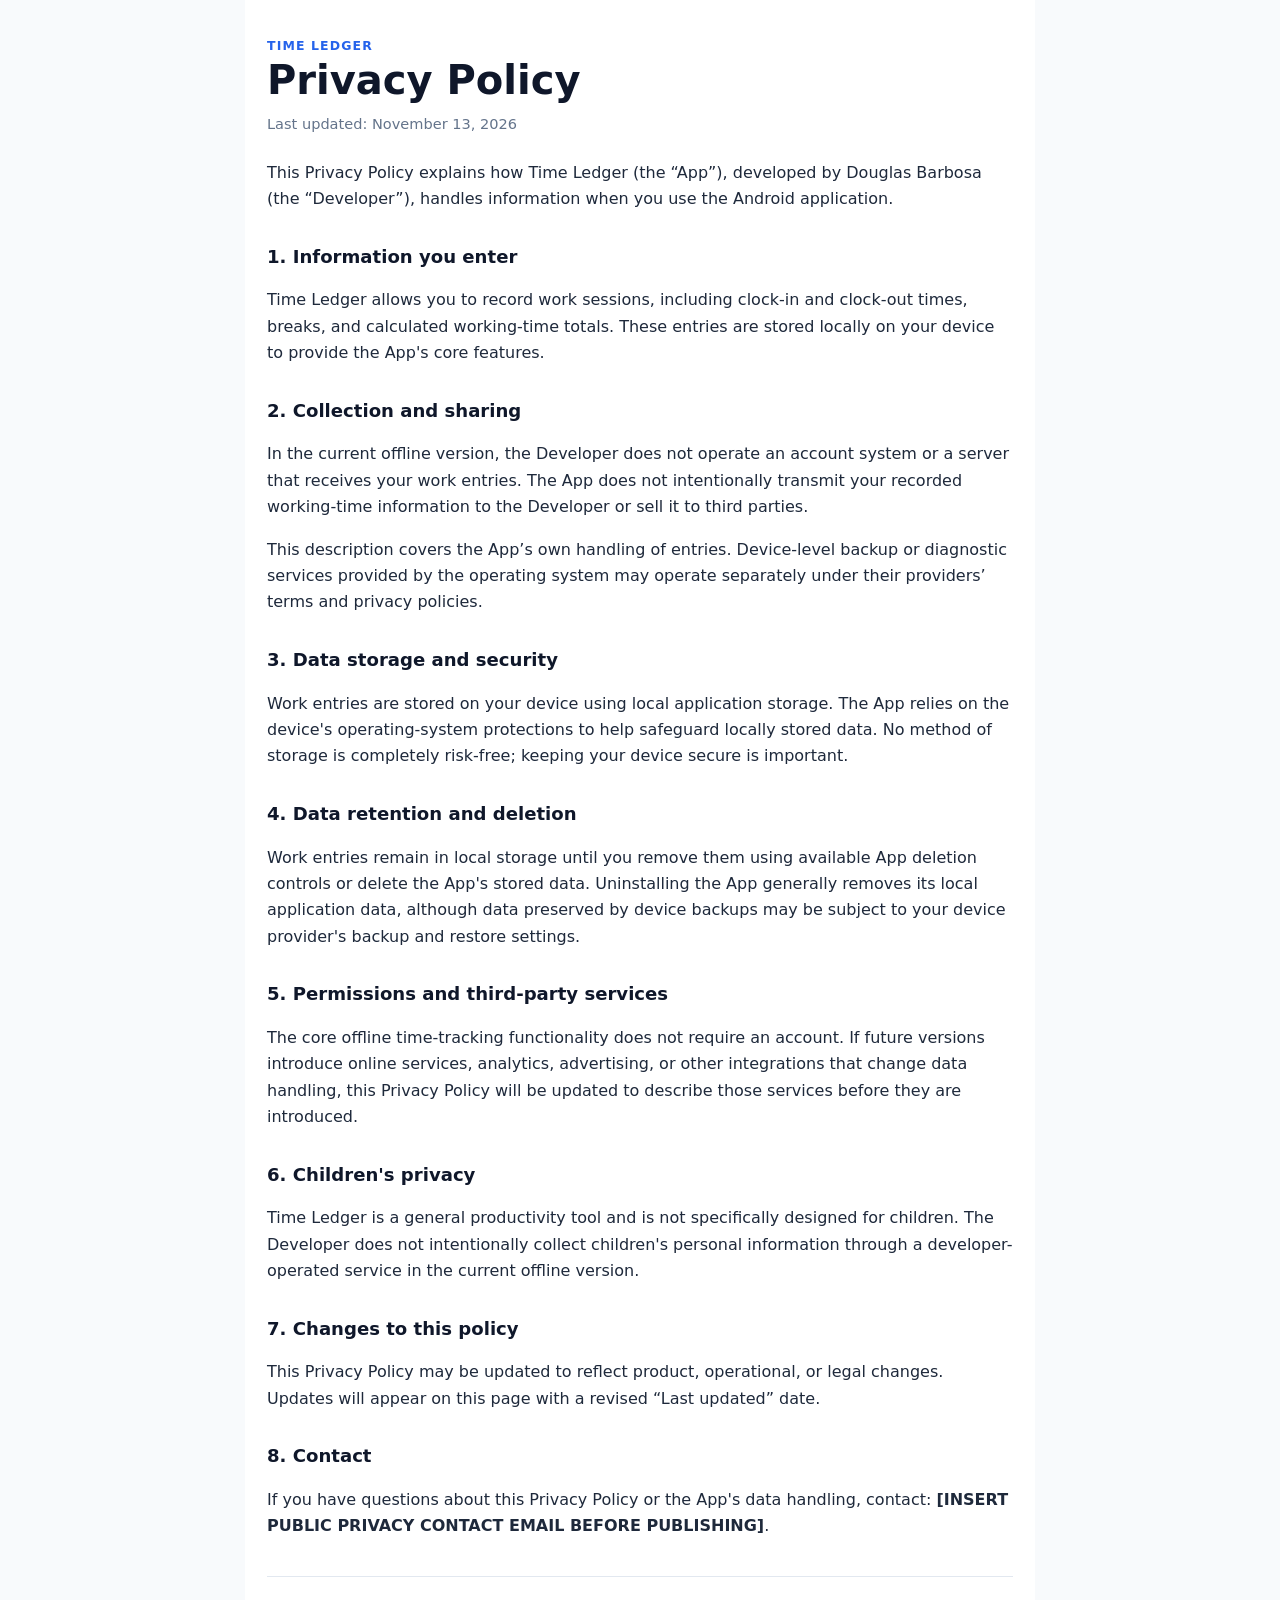
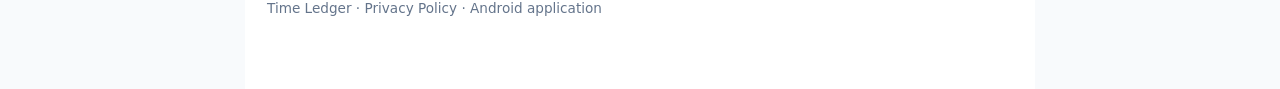
==== douglasbarbosa.com/docs/time-ledger-privacy-policy.html @ 97a9156d "chore: app Privacy Policy" ====
<!doctype html>
<html lang="en">
<head>
  <meta charset="utf-8">
  <meta name="viewport" content="width=device-width,initial-scale=1">
  <meta name="color-scheme" content="light">
  <meta name="description" content="Privacy Policy for the Time Ledger Android application.">
  <title>Privacy Policy | Time Ledger</title>
  <style>
    :root{font-family:system-ui,-apple-system,BlinkMacSystemFont,"Segoe UI",sans-serif;color:#1e293b;background:#f8fafc;line-height:1.65}
    *{box-sizing:border-box}body{margin:0}main{max-width:790px;margin:0 auto;padding:36px 22px 70px;background:white;min-height:100vh}
    h1{color:#0f172a;font-size:clamp(1.8rem,5vw,2.5rem);line-height:1.18;margin:0 0 6px}
    h2{color:#0f172a;font-size:1.13rem;margin:29px 0 9px}p,li{font-size:1rem}ul{padding-left:24px}
    .eyebrow{letter-spacing:.09em;color:#2563eb;font-size:.78rem;font-weight:750;text-transform:uppercase}
    .date{color:#64748b;font-size:.91rem;margin:8px 0 24px}a{color:#2563eb;overflow-wrap:anywhere}
    .notice{border-left:3px solid #2563eb;background:#eff6ff;padding:13px 17px;border-radius:0 8px 8px 0}
    footer{margin-top:36px;color:#64748b;font-size:.85rem;border-top:1px solid #e2e8f0;padding-top:20px}
  </style>
</head>
<body><main>
<div class="eyebrow">Time Ledger</div>
<h1>Privacy Policy</h1>
<p class="date">Last updated: November 13, 2026</p>
<p>This Privacy Policy explains how Time Ledger (the “App”), developed by Douglas Barbosa (the “Developer”), handles information when you use the Android application.</p>
<h2>1. Information you enter</h2>
<p>Time Ledger allows you to record work sessions, including clock-in and clock-out times, breaks, and calculated working-time totals. These entries are stored locally on your device to provide the App's core features.</p>
<h2>2. Collection and sharing</h2>
<p>In the current offline version, the Developer does not operate an account system or a server that receives your work entries. The App does not intentionally transmit your recorded working-time information to the Developer or sell it to third parties.</p>
<p>This description covers the App’s own handling of entries. Device-level backup or diagnostic services provided by the operating system may operate separately under their providers’ terms and privacy policies.</p>
<h2>3. Data storage and security</h2>
<p>Work entries are stored on your device using local application storage. The App relies on the device's operating-system protections to help safeguard locally stored data. No method of storage is completely risk-free; keeping your device secure is important.</p>
<h2>4. Data retention and deletion</h2>
<p>Work entries remain in local storage until you remove them using available App deletion controls or delete the App's stored data. Uninstalling the App generally removes its local application data, although data preserved by device backups may be subject to your device provider's backup and restore settings.</p>
<h2>5. Permissions and third-party services</h2>
<p>The core offline time-tracking functionality does not require an account. If future versions introduce online services, analytics, advertising, or other integrations that change data handling, this Privacy Policy will be updated to describe those services before they are introduced.</p>
<h2>6. Children's privacy</h2>
<p>Time Ledger is a general productivity tool and is not specifically designed for children. The Developer does not intentionally collect children's personal information through a developer-operated service in the current offline version.</p>
<h2>7. Changes to this policy</h2>
<p>This Privacy Policy may be updated to reflect product, operational, or legal changes. Updates will appear on this page with a revised “Last updated” date.</p>
<h2>8. Contact</h2>
<p>If you have questions about this Privacy Policy or the App's data handling, contact: <strong>[INSERT PUBLIC PRIVACY CONTACT EMAIL BEFORE PUBLISHING]</strong>.</p>
<footer>Time Ledger · Privacy Policy · Android application</footer>
</main></body></html>
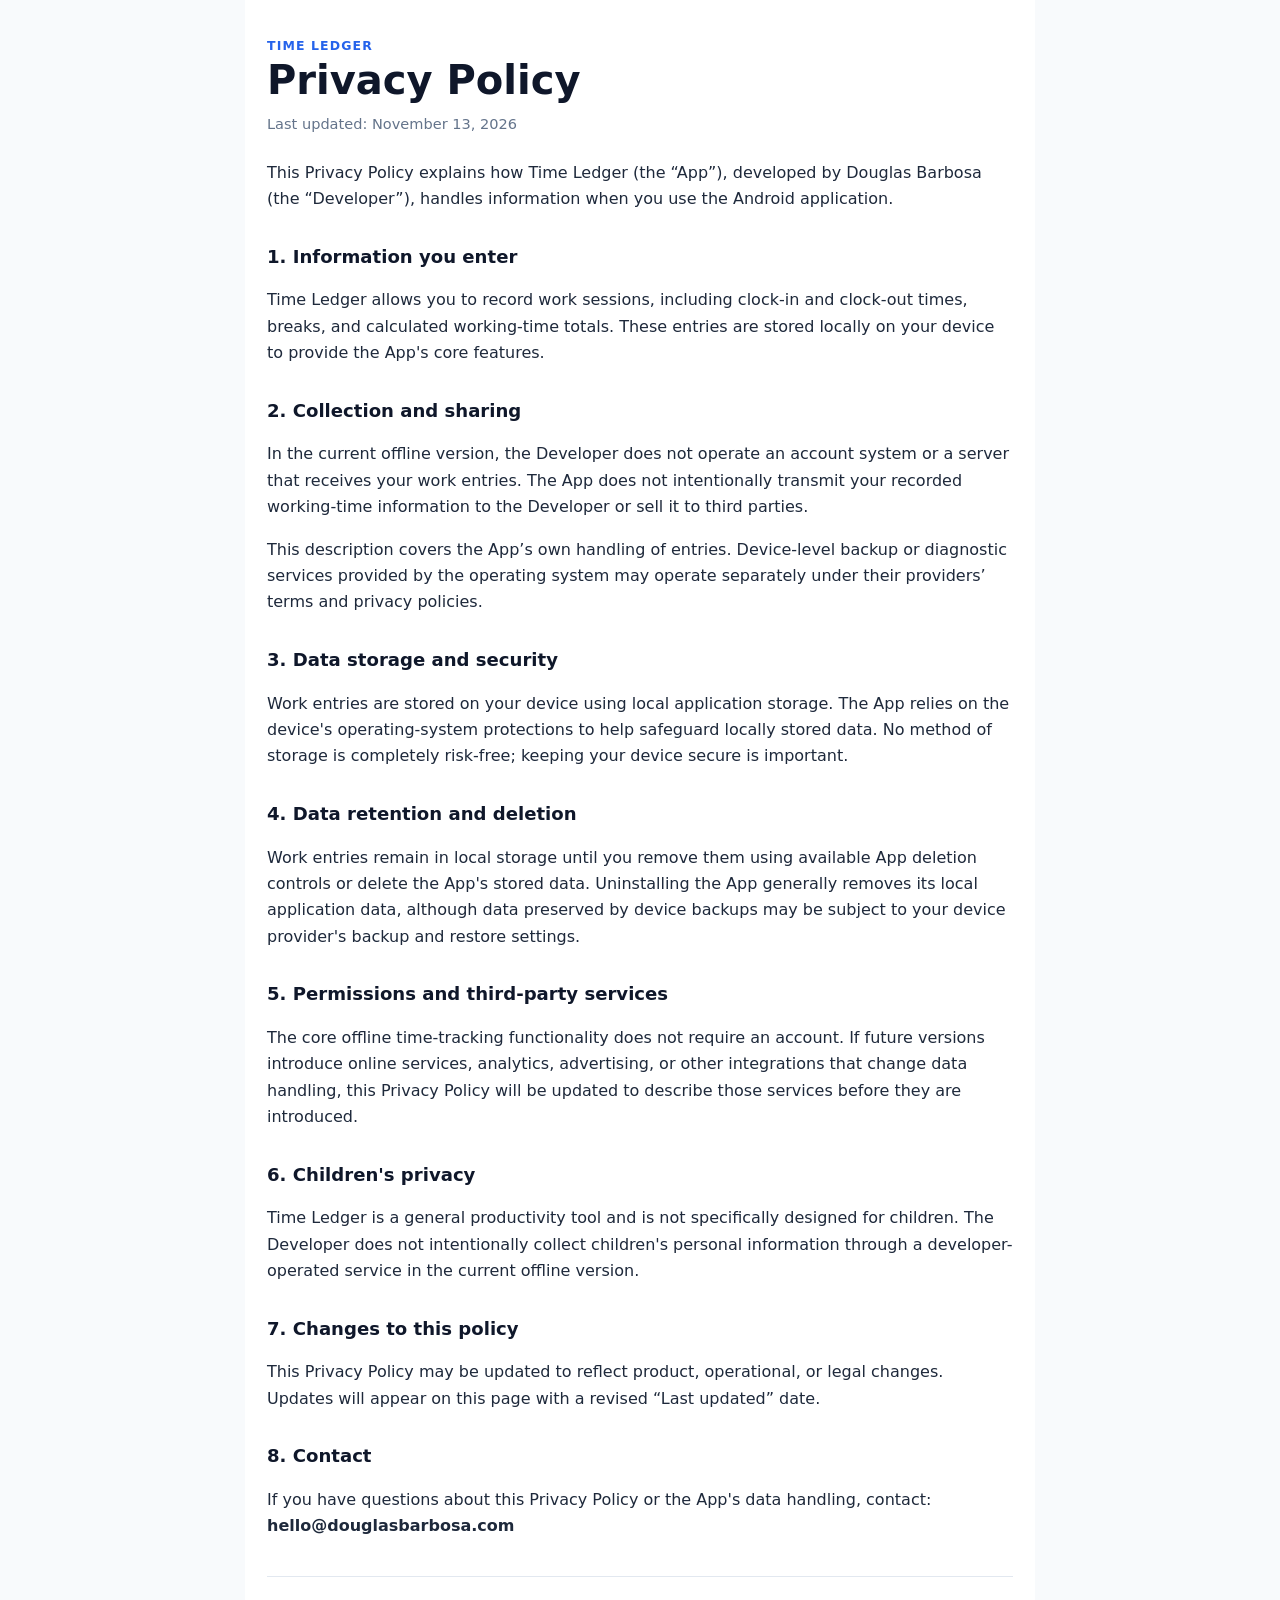
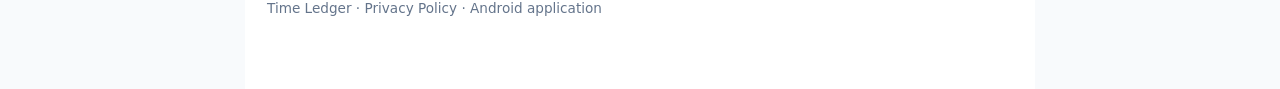
==== commit 7d8a56b9: "chore: add email for support" ====
--- a/douglasbarbosa.com/docs/time-ledger-privacy-policy.html
+++ b/douglasbarbosa.com/docs/time-ledger-privacy-policy.html
@@ -38,6 +38,6 @@
 <h2>7. Changes to this policy</h2>
 <p>This Privacy Policy may be updated to reflect product, operational, or legal changes. Updates will appear on this page with a revised “Last updated” date.</p>
 <h2>8. Contact</h2>
-<p>If you have questions about this Privacy Policy or the App's data handling, contact: <strong>[INSERT PUBLIC PRIVACY CONTACT EMAIL BEFORE PUBLISHING]</strong>.</p>
+<p>If you have questions about this Privacy Policy or the App's data handling, contact: <b>hello@douglasbarbosa.com</b></p>
 <footer>Time Ledger · Privacy Policy · Android application</footer>
 </main></body></html>
